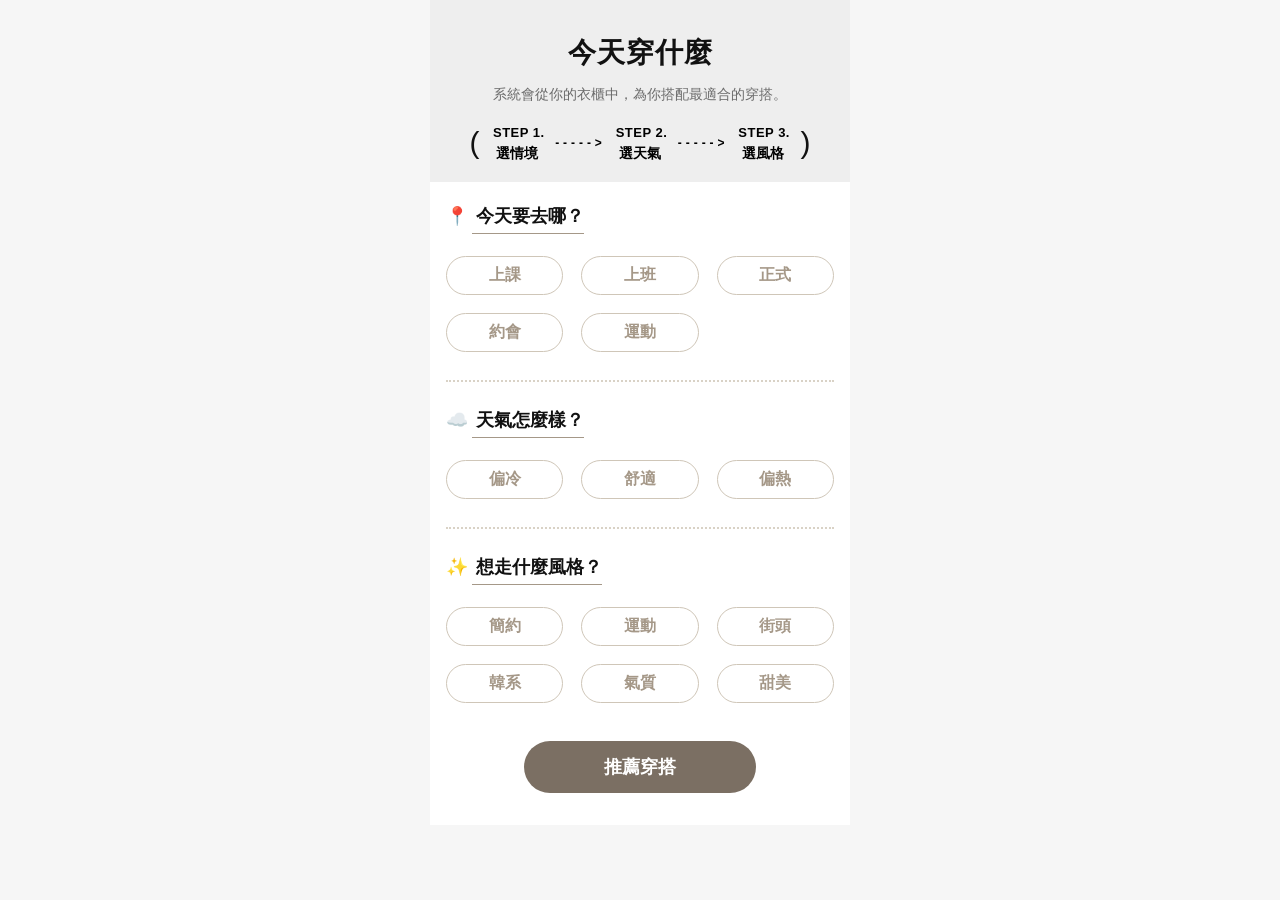
==== p2.html @ 305f887e "Add files via upload" ====
<!DOCTYPE html>
<html lang="zh-Hant">
<head>
  <meta charset="UTF-8" />
  <meta name="viewport" content="width=device-width, initial-scale=1.0" />
  <title>P2 穿搭推薦輸入</title>
  <link rel="stylesheet" href="style.css" />
</head>
<body>

  <main class="container">

    <!-- Header（灰底區） -->
    <header class="hero">
      <h1 class="hero-title">今天穿什麼</h1>
      <p class="hero-subtitle">
        系統會從你的衣櫃中，為你搭配最適合的穿搭。
      </p>

      <div class="step-wrapper" aria-label="步驟提示">
        <span class="bracket left">(</span>

        <div class="steps">
          <div class="step-item">
            <span class="step-num">STEP 1.</span>
            <span class="step-text">選情境</span>
          </div>

          <div class="step-arrow">- - - - - &gt;</div>

          <div class="step-item">
            <span class="step-num">STEP 2.</span>
            <span class="step-text">選天氣</span>
          </div>

          <div class="step-arrow">- - - - - &gt;</div>

          <div class="step-item">
            <span class="step-num">STEP 3.</span>
            <span class="step-text">選風格</span>
          </div>
        </div>

        <span class="bracket right">)</span>
      </div>
    </header>

    <!-- 下方整片白底（選項區） -->
    <div class="options-wrap">

      <!-- 區塊 1：情境 -->
      <section class="card" data-group="scene">
        <h2 class="card-title">
          <span class="icon" aria-hidden="true">📍</span>
          今天要去哪？
        </h2>

        <div class="chips">
          <button class="chip" type="button" data-value="上課">上課</button>
          <button class="chip" type="button" data-value="上班">上班</button>
          <button class="chip" type="button" data-value="正式">正式</button>
          <button class="chip" type="button" data-value="約會">約會</button>
          <button class="chip" type="button" data-value="運動">運動</button>
        </div>

        <hr class="divider" />
      </section>

      <!-- 區塊 2：天氣 -->
      <section class="card" data-group="temp">
        <h2 class="card-title">
          <span class="icon" aria-hidden="true">☁️</span>
          天氣怎麼樣？
        </h2>

        <div class="chips">
          <button class="chip" type="button" data-value="偏冷">偏冷</button>
          <button class="chip" type="button" data-value="舒適">舒適</button>
          <button class="chip" type="button" data-value="偏熱">偏熱</button>
        </div>

        <hr class="divider" />
      </section>

      <!-- 區塊 3：風格 -->
      <section class="card" data-group="style">
        <h2 class="card-title">
          <span class="icon" aria-hidden="true">✨</span>
          想走什麼風格？
        </h2>

        <div class="chips">
          <button class="chip" type="button" data-value="簡約">簡約</button>
          <button class="chip" type="button" data-value="運動">運動</button>
          <button class="chip" type="button" data-value="街頭">街頭</button>
          <button class="chip" type="button" data-value="韓系">韓系</button>
          <button class="chip" type="button" data-value="氣質">氣質</button>
          <button class="chip" type="button" data-value="甜美">甜美</button>
        </div>
      </section>

      <!-- 主按鈕 -->
      <a class="submit-link" href="p3.html">
        <button class="submit" type="button" id="goResult">
          推薦穿搭
        </button>
      </a>

    </div>

  </main>

  <script src="app.js"></script>
</body>
</html>
---- style.css ----
:root {
    --bg: #f6f6f6;
    --hero: #eeeeee;
    --card: #ffffff;
  
    --text: #111111;
    --muted: #6b6b6b;
  
    --border: #e6e6e6;
    --line: #d9d2c6;
  
    --chipBorder: #cfc6b8;
    --chipText: #A59888;
    --chipActiveBg: #A59888;
    --chipActiveText: #ffffff;
  
    --primary: #7b6f63;
    --primaryText: #ffffff;
  }
  
  * { box-sizing: border-box; }
  
  body {
    margin: 0;
    font-family: -apple-system, BlinkMacSystemFont, "Segoe UI", "Noto Sans TC", sans-serif;
    background: var(--bg);
    color: var(--text);
  }
  
  .container {
    max-width: 420px;
    margin: 0 auto;
    padding: 0 16px 28px;
  }
  
  /* Header */
  .hero {
    background: var(--hero);
    padding: 22px 16px 18px;
    margin: 0 -16px; /* 讓灰底貼齊左右 */
    text-align: center;
  }
  
  .hero-title {
    font-size: 28px;
    margin: 12px 0 12px;
    letter-spacing: 1px;
  }
  
  .hero-subtitle {
    margin: 0 auto 18px;
    color: var(--muted);
    font-size: 14px;
    line-height: 1.5;
    max-width: 320px;
  }
  
  /*（舊 steps 版本保留不刪，但實際用的是下面 step-wrapper 那組）*/
  .steps {
    display: flex;
    align-items: center;
    justify-content: center;
    gap: 8px;
    font-size: 12px;
    color: var(--text);
  }
  
  .step b { margin-left: 4px; font-weight: 700; }
  .dots { color: #8f8f8f; letter-spacing: 2px; }
  
  /* ✅ 選項區塊：改成「無卡片感 + 虛線分隔 + 寬度貼齊」 */
  .card {
    background: transparent;
    border: none;
    border-radius: 0;
  
    padding: 8px 16px 18px;
    margin: 0 -16px;              /* ⭐ 跟 hero 一樣貼齊左右 */
  }
  
  .card-title {
    display: inline-flex;               /* ⭐ 關鍵：寬度只包文字 */
    align-items: center;
    gap: 8px;
    font-size: 18px;
    font-weight: 800;
    margin: 0 0 12px;
    position: relative;
  }

  /* 只畫「文字寬度」的線 */
  .card-title::after {
    content: "";
    position: absolute;
    left: 26px;                  /* ⭐ icon 寬度（約 18px）+ gap */
    bottom: -6px;
  
    width: calc(100% - 26px);    /* ⭐ 扣掉 icon，只剩文字寬 */
    height: 1px;                 /* 細線＝設計線 */
    background-color: #A59888;
  }
  
  .icon { font-size: 18px; }
  
  /* ✅ 虛線分隔（像設計稿那條） */
  .divider {
    border: none;
    border-top: 2px dotted var(--line);
    margin: 28px 0 0;
  }
  
  /* ✅ Chips：三個一行＋細長膠囊 */
  .chips {
    display: grid;
    grid-template-columns: repeat(3, 1fr);
    gap: 18px;
    margin-top: 16px;         /* ⭐ 小標與選項拉開，但不靠 title 撐高 */
  }
  
  .chip {
    width: 100%;
    border: 1.5px solid var(--chipBorder);
    background: #fff;
    color: var(--chipText);
  
    padding: 8px 0;              /* ⭐ 變細長，不要胖 */
    border-radius: 999px;
    font-size: 16px;              /* 設計稿偏大 */
    font-weight: 700;
  
    cursor: pointer;
    transition: transform 0.06s ease;
  }
  
  .chip:active { transform: scale(0.98); }
  
  .chip.active {
    background: var(--chipActiveBg);
    color: var(--chipActiveText);
    border-color: var(--chipActiveBg);
  }
  
  /* Submit */
  .submit-link { text-decoration: none; display: block; }
  
  .submit {
    width: 60%;
    margin: 20px auto 0;         /* ⭐ 置中 */
    padding: 14px 0;             /* ⭐ 變薄 */
    border: none;
    border-radius: 999px;
    background: var(--primary);
    color: var(--primaryText);
    font-size: 18px;
    font-weight: 800;
    cursor: pointer;
    display: block;
  }
  
  /* Step 區塊（P2 Header） */
  .step-wrapper {
    display: flex;
    align-items: center;
    justify-content: center;
    margin-top: 10px;
  }
  
  .bracket {
    font-size: 30px;
    font-weight: 500;
    line-height: 1;
    margin: 0px;
  }
  
  .steps {
    display: flex;
    align-items: center;
    gap: 10px;
    padding: 0 12px;   /* 空間加在這裡 */
  }
  
  .step-item {
    display: flex;
    flex-direction: column;
    align-items: center;
    line-height: 1.5;
    color: #000;
    font-weight: 700;
  }
  
  .step-num {
    font-size: 13px;
    letter-spacing: 0.5px;
    font-weight: 700;
    display: inline-block;
    transform: translateX(1.5px);
  }
  
  .step-text {
    font-size: 14px;
    font-weight: 700;
  }
  
  .step-arrow {
    font-size: 12px;
    font-weight: 700;             /* ⭐ 你要的「虛線＋箭頭加粗」 */
    letter-spacing: 0.3px;
    color: #000;
    margin: 0 2px;
  }

  .options-wrap{
    background: #fff;
    margin: 0 -16px;        /* 跟 hero 灰底切齊左右 */
    padding: 14px 16px 32px;
  }
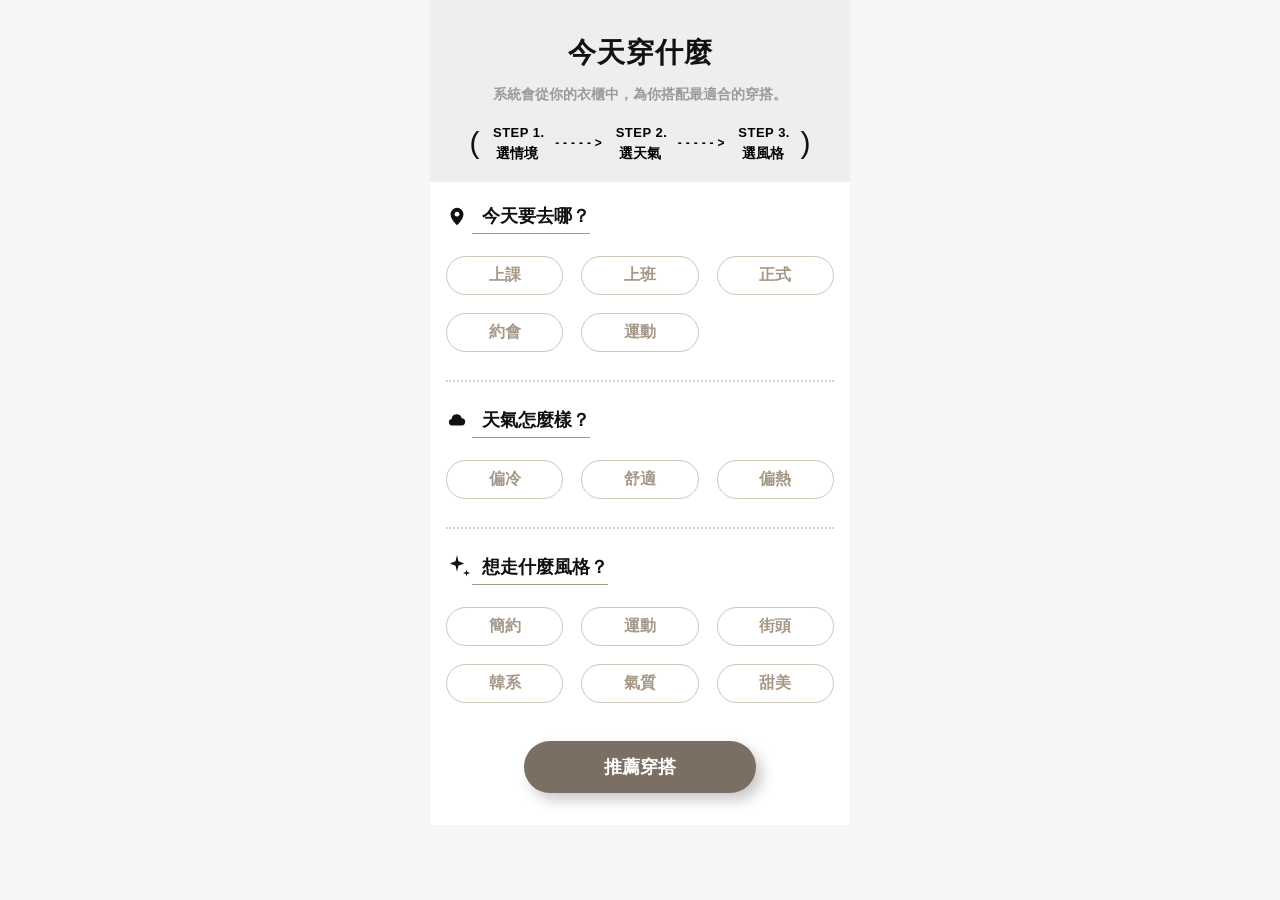
==== commit b34ba485: "feat: finalize P3 result page and dynamic structure" ====
--- a/p2.html
+++ b/p2.html
@@ -51,7 +51,12 @@
       <!-- 區塊 1：情境 -->
       <section class="card" data-group="scene">
         <h2 class="card-title">
-          <span class="icon" aria-hidden="true">📍</span>
+          <span class="icon" aria-hidden="true">
+            <svg viewBox="0 0 24 24" class="icon-svg">
+              <path d="M12 22s7-6.2 7-12a7 7 0 1 0-14 0c0 5.8 7 12 7 12z" fill="none"/>
+              <circle cx="12" cy="10" r="2.6" fill="none"/>
+            </svg>
+          </span>
           今天要去哪？
         </h2>
 
@@ -69,7 +74,11 @@
       <!-- 區塊 2：天氣 -->
       <section class="card" data-group="temp">
         <h2 class="card-title">
-          <span class="icon" aria-hidden="true">☁️</span>
+          <span class="icon" aria-hidden="true">
+            <svg viewBox="0 0 24 24" class="icon-svg">
+              <path d="M7.5 18h9.2a4 4 0 0 0 .4-8 5.6 5.6 0 0 0-11 .9A3.4 3.4 0 0 0 7.5 18z" fill="none"/>
+            </svg>
+          </span>
           天氣怎麼樣？
         </h2>
 
@@ -85,7 +94,12 @@
       <!-- 區塊 3：風格 -->
       <section class="card" data-group="style">
         <h2 class="card-title">
-          <span class="icon" aria-hidden="true">✨</span>
+          <span class="icon" aria-hidden="true">
+            <svg viewBox="0 0 24 24" class="icon-svg">
+              <path d="M12 2l1.2 5.1L18 9l-4.8 1.9L12 16l-1.2-5.1L6 9l4.8-1.9L12 2z" fill="none"/>
+              <path d="M20 14l.6 2.2L23 17l-2.4.8L20 20l-.6-2.2L17 17l2.4-.8L20 14z" fill="none"/>
+            </svg>
+          </span>
           想走什麼風格？
         </h2>
 
--- a/style.css
+++ b/style.css
@@ -4,7 +4,7 @@
     --card: #ffffff;
   
     --text: #111111;
-    --muted: #6b6b6b;
+    --muted: #9a9a9a;
   
     --border: #e6e6e6;
     --line: #d9d2c6;
@@ -53,6 +53,7 @@
     font-size: 14px;
     line-height: 1.5;
     max-width: 320px;
+    font-weight: 600;
   }
   
   /*（舊 steps 版本保留不刪，但實際用的是下面 step-wrapper 那組）*/
@@ -140,13 +141,19 @@
     border-color: var(--chipActiveBg);
   }
   
-  /* Submit */
-  .submit-link { text-decoration: none; display: block; }
-  
-  .submit {
+  /* 外層 a：負責 hover 區域 */
+  .submit-link{
+    text-decoration: none;
+    display: block;
     width: 60%;
-    margin: 20px auto 0;         /* ⭐ 置中 */
-    padding: 14px 0;             /* ⭐ 變薄 */
+    margin: 20px auto 0;
+    -webkit-tap-highlight-color: transparent;
+  }
+
+  /* 咖啡色按鈕本體 */
+  .submit{
+    width: 100%;
+    padding: 14px 0;
     border: none;
     border-radius: 999px;
     background: var(--primary);
@@ -155,8 +162,27 @@
     font-weight: 800;
     cursor: pointer;
     display: block;
-  }
-  
+
+    /* 初始：右下陰影（實，不霧） */
+    box-shadow: 6px 7px 14px rgba(0, 0, 0, 0.22);
+
+    transition: 
+      transform 0.12s ease,
+      box-shadow 0.12s ease;
+  }
+
+    /* hover：輕微往右下沉 */
+  .submit-link:hover .submit{
+    transform: translate(2px, 2px);
+    box-shadow: 3px 4px 8px rgba(0, 0, 0, 0.18);
+  }
+
+  /* active：維持 hover 狀態，不再下移 */
+  .submit-link:active .submit{
+    transform: translate(2px, 2px);
+    box-shadow: 3px 4px 8px rgba(0, 0, 0, 0.18);
+  }
+
   /* Step 區塊（P2 Header） */
   .step-wrapper {
     display: flex;
@@ -214,4 +240,39 @@
     margin: 0 -16px;        /* 跟 hero 灰底切齊左右 */
     padding: 14px 16px 32px;
   }
-  +  
+  /* ✅ SVG Icon：填色填滿（咖啡色） */
+.icon{
+  display: inline-flex;
+  align-items: center;
+  justify-content: center;
+  width: 22px;
+  height: 22px;
+  margin-right: 6px;   /* icon 跟文字距離 */
+  color: #111111;      /* 用 currentColor 控制填色 */
+}
+
+.icon-svg{
+  width: 100%;
+  height: 100%;
+  display: block;
+}
+
+/* 預設：全部填滿 */
+.icon-svg path,
+.icon-svg circle{
+  fill: currentColor !important;
+  stroke: none !important; /* 覆蓋掉原本 stroke 風格 */
+}
+
+/* 📍 scene：想保留「中間洞洞」就把圓形挖空（填白） */
+.card[data-group="scene"] .icon-svg circle{
+  fill: #ffffff !important;
+}
+
+/* ⭐ 只放大「風格」的星星，不影響文字位置 */
+.card[data-group="style"] .icon-svg{
+  transform: scale(1.3);     /* ⭐ 放大星星本體 */
+  transform-origin: center;
+  stroke: #111111;           /* ⭐ 黑色 */
+}
